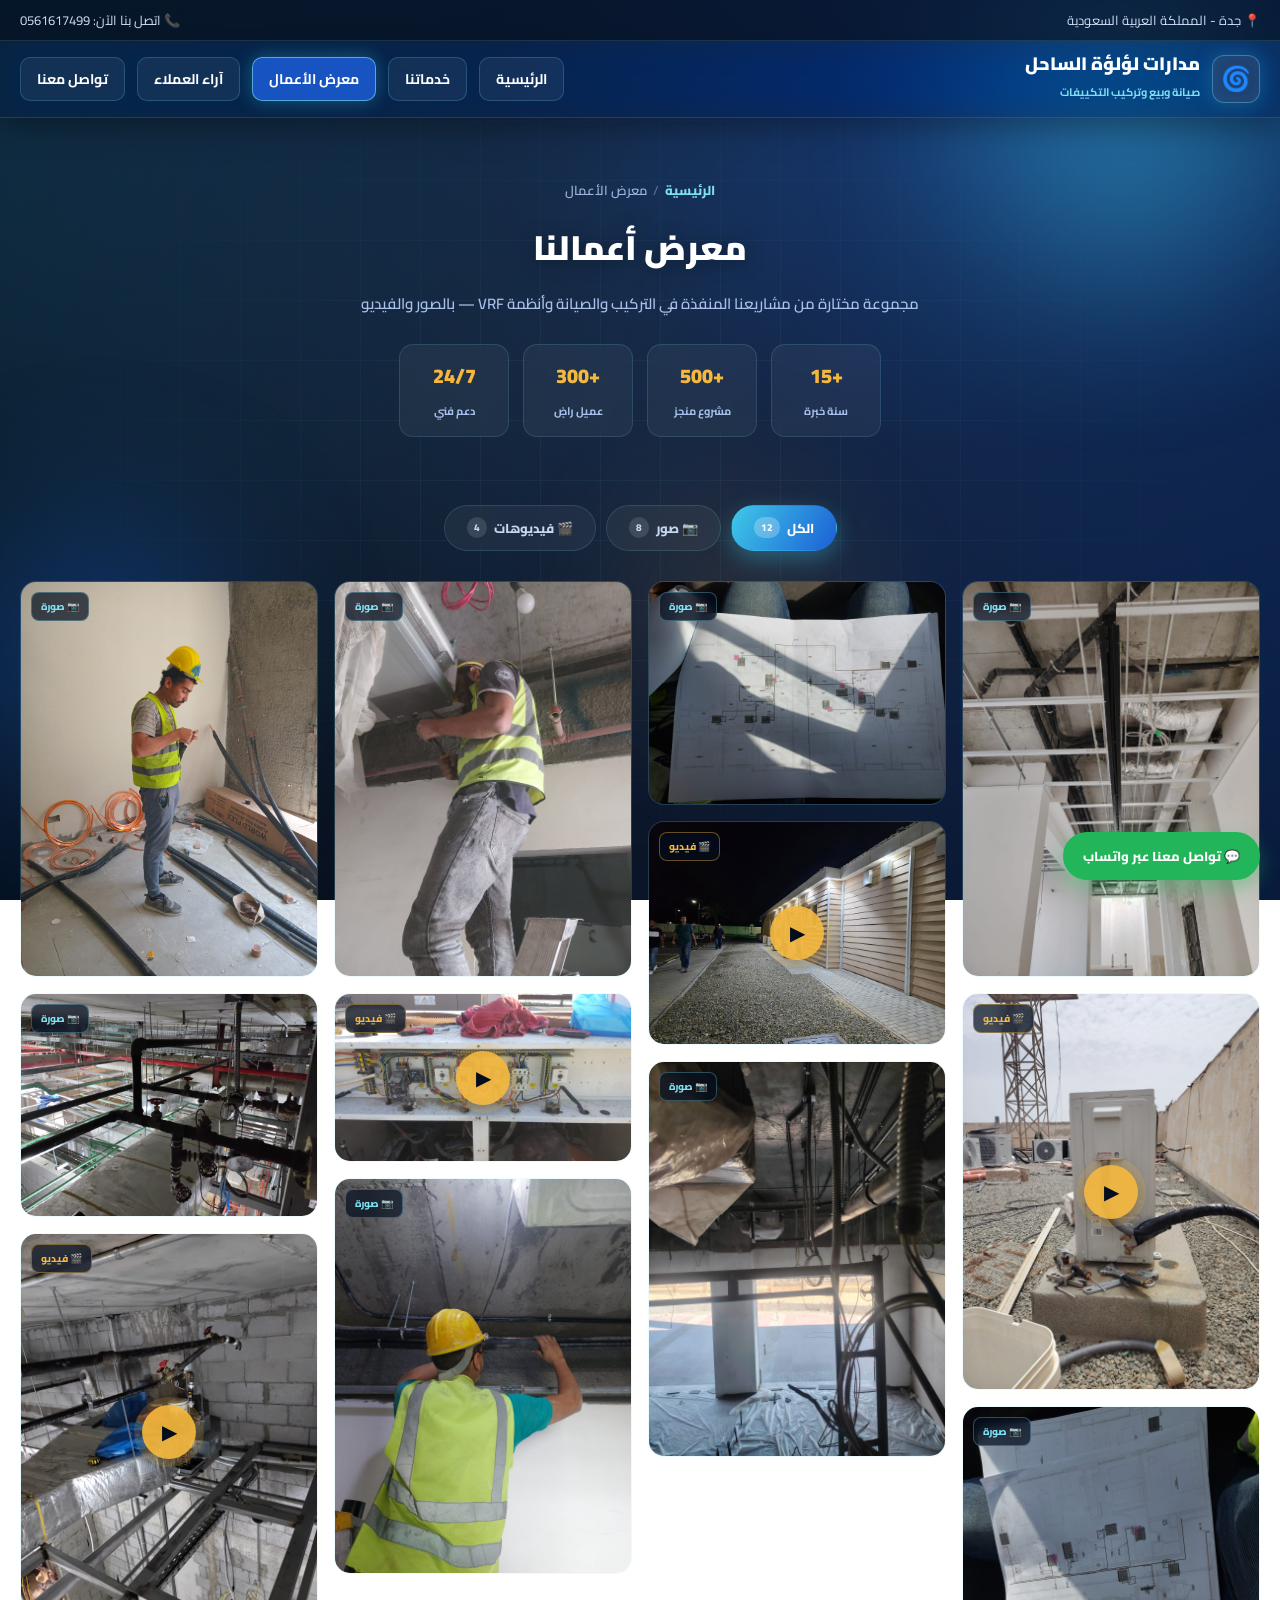
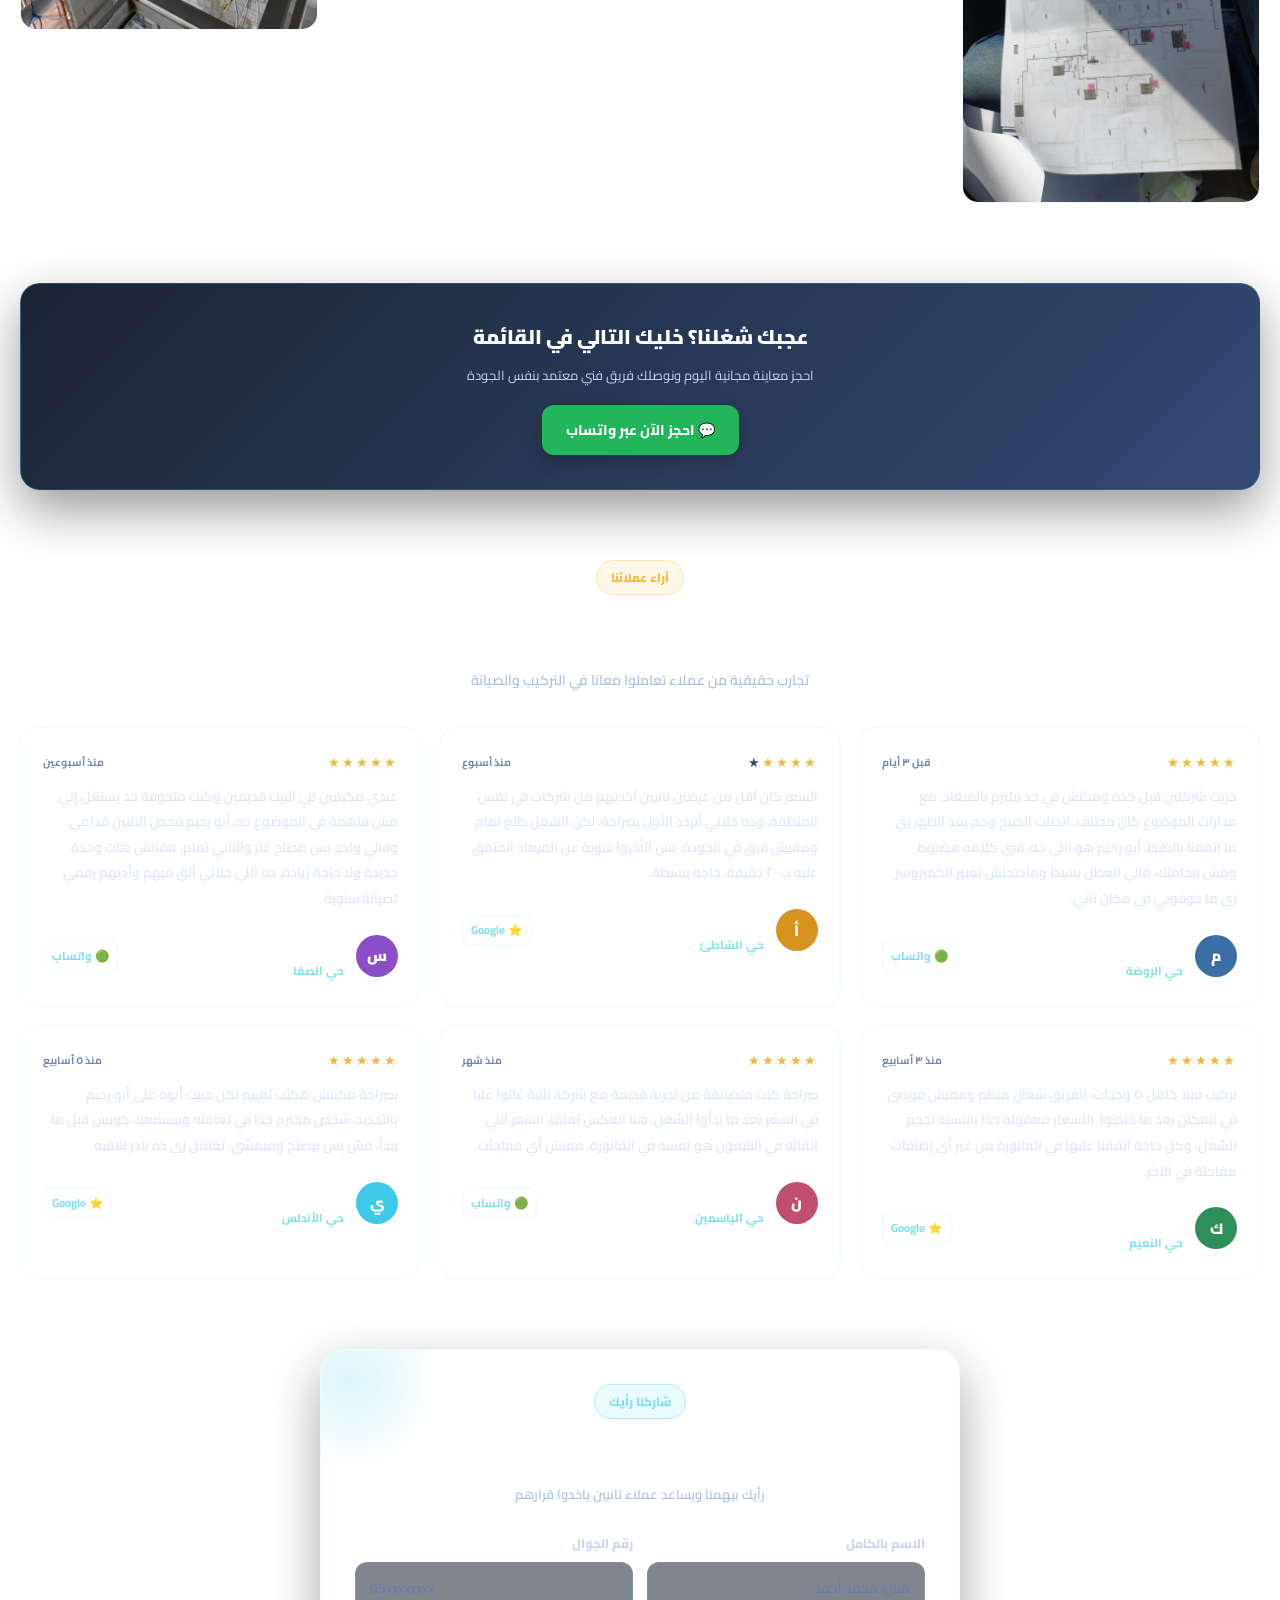
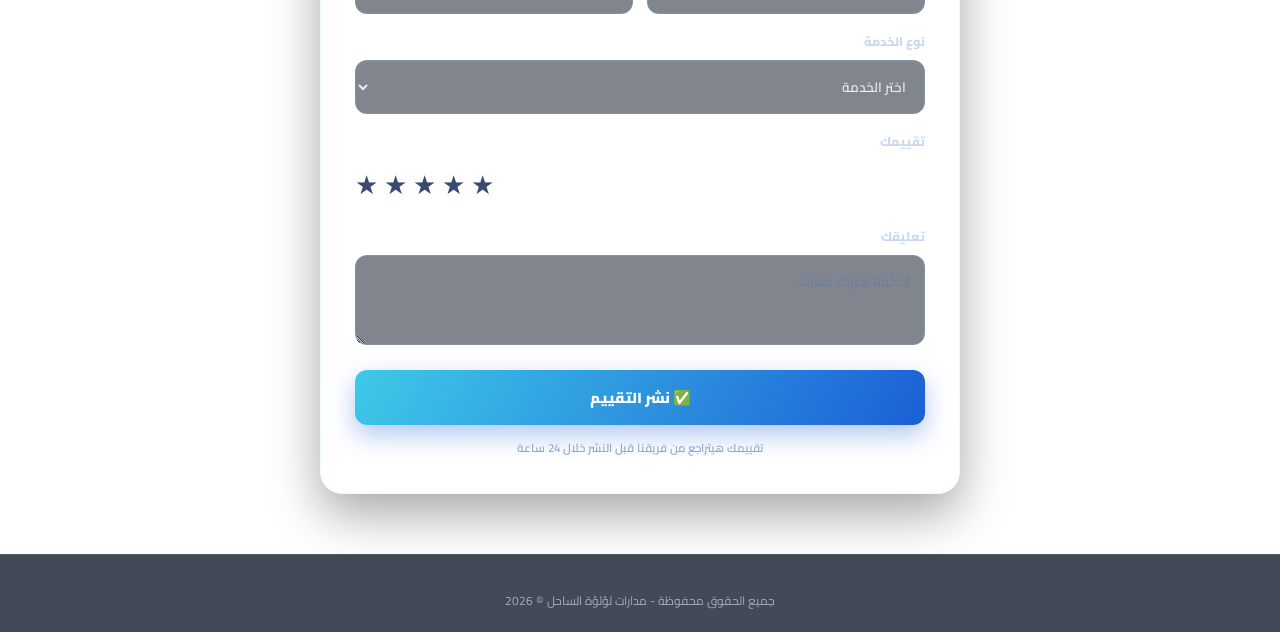
==== gallary.html @ ac2735ee "Add files via upload" ====
<!DOCTYPE html>
<html lang="ar" dir="rtl">
<head>
<meta charset="UTF-8">
<meta name="viewport" content="width=device-width, initial-scale=1.0, viewport-fit=cover">
<title>معرض الأعمال - صور وفيديوهات | مدارات لؤلؤة الساحل</title>
<link rel="preconnect" href="https://fonts.googleapis.com">
<link rel="preconnect" href="https://fonts.gstatic.com" crossorigin>
<link href="https://fonts.googleapis.com/css2?family=Cairo:wght@400;600;700;800;900&family=Tajawal:wght@400;500;700;900&display=swap" rel="stylesheet">
<style>
  :root{
    --navy-950:#040d1e; --navy-900:#0a1c3d; --navy-800:#0f2a5c;
    --blue-600:#1c5fd6; --blue-500:#2e7cf6;
    --cyan-400:#3ec9e8; --cyan-300:#7fe0f2;
    --green-500:#22b559; --green-600:#1a9e4a;
    --gold-400:#f5b83d; --gold-500:#d6941f;
    --line:rgba(127,224,242,0.15);
  }
  *,*::before,*::after{box-sizing:border-box;margin:0;padding:0;}
  html{scroll-behavior:smooth;}
  body{
    font-family:'Cairo','Tajawal',sans-serif;
    background:radial-gradient(ellipse 1200px 800px at 80% 10%, #123a7a 0%, var(--navy-900) 45%, var(--navy-950) 100%);
    background-attachment:fixed;
    color:#e6eefc;
    -webkit-font-smoothing:antialiased;
    overflow-x:hidden;
    min-height:100vh;
    padding-top:env(safe-area-inset-top,0px);
    padding-bottom:env(safe-area-inset-bottom,0px);
  }
  img{max-width:100%;display:block;}
  a{text-decoration:none;color:inherit;}
  ul{list-style:none;}
  button{font-family:inherit;cursor:pointer;border:none;background:none;}

  /* خلفية متحركة */
  .bg-animated{position:fixed;inset:0;z-index:-2;overflow:hidden;pointer-events:none;}
  .bg-animated::before{
    content:"";position:absolute;inset:-50%;
    background:
      radial-gradient(circle at 20% 30%, rgba(62,201,232,0.16), transparent 40%),
      radial-gradient(circle at 80% 70%, rgba(28,95,214,0.20), transparent 45%),
      radial-gradient(circle at 50% 50%, rgba(245,184,61,0.05), transparent 55%);
    animation:bgShift 18s ease-in-out infinite alternate;
  }
  .bg-animated::after{
    content:"";position:absolute;inset:0;
    background-image:
      linear-gradient(rgba(127,224,242,0.05) 1px, transparent 1px),
      linear-gradient(90deg, rgba(127,224,242,0.05) 1px, transparent 1px);
    background-size:60px 60px;
    mask-image:radial-gradient(ellipse at center, #000 20%, transparent 75%);
    -webkit-mask-image:radial-gradient(ellipse at center, #000 20%, transparent 75%);
  }
  .orb{position:absolute;border-radius:50%;filter:blur(70px);opacity:.5;will-change:transform;}
  .orb-1{width:460px;height:460px;background:radial-gradient(circle,#3ec9e8 0%,transparent 70%);top:-100px;right:-80px;animation:float1 22s ease-in-out infinite;}
  .orb-2{width:400px;height:400px;background:radial-gradient(circle,#1c5fd6 0%,transparent 70%);bottom:5%;left:-100px;animation:float2 26s ease-in-out infinite;}
  .orb-3{width:320px;height:320px;background:radial-gradient(circle,#f5b83d 0%,transparent 70%);top:50%;left:45%;opacity:.18;animation:float3 30s ease-in-out infinite;}
  @keyframes bgShift{0%{transform:translate(0,0) scale(1);}100%{transform:translate(-3%,2%) scale(1.08);}}
  @keyframes float1{0%,100%{transform:translate(0,0) scale(1);}50%{transform:translate(-40px,60px) scale(1.08);}}
  @keyframes float2{0%,100%{transform:translate(0,0) scale(1);}50%{transform:translate(60px,-50px) scale(1.1);}}
  @keyframes float3{0%,100%{transform:translate(0,0) scale(1);}50%{transform:translate(-30px,-40px) scale(1.15);}}
  @media (prefers-reduced-motion:reduce){.orb,.bg-animated::before{animation:none!important;}}

  .wrap{max-width:1280px;margin:0 auto;padding:0 20px;position:relative;z-index:2;}

  /* Top bar */
  .topbar{background:rgba(4,13,30,0.65);backdrop-filter:blur(12px);-webkit-backdrop-filter:blur(12px);
    font-size:13px;padding:8px 0;border-bottom:1px solid var(--line);position:relative;z-index:101;color:#d2e0f8;}
  .topbar .wrap{display:flex;align-items:center;justify-content:space-between;flex-wrap:wrap;gap:4px 14px;}
  .topbar .social-icons{display:flex;gap:10px;}
  .topbar .social-icons a{width:26px;height:26px;border-radius:50%;background:rgba(255,255,255,.08);
    display:flex;align-items:center;justify-content:center;font-size:11px;color:#fff;border:1px solid rgba(255,255,255,.1);transition:.2s;}
  .topbar .social-icons a:hover{background:var(--cyan-400);color:var(--navy-950);}
  .topbar .info-item{display:flex;align-items:center;gap:6px;}

  /* Header */
  header.site{background:rgba(10,28,61,0.45);backdrop-filter:blur(18px) saturate(180%);-webkit-backdrop-filter:blur(18px) saturate(180%);
    border-bottom:1px solid var(--line);position:sticky;top:0;z-index:100;box-shadow:0 8px 32px rgba(0,0,0,.35);}
  header.site .wrap{display:flex;align-items:center;justify-content:space-between;padding:12px 20px;flex-wrap:wrap;gap:10px;}
  .brand{display:flex;align-items:center;gap:12px;min-width:0;}
  .brand-logo{width:48px;height:48px;flex-shrink:0;background:rgba(255,255,255,.1);backdrop-filter:blur(10px);border:1px solid rgba(127,224,242,.35);
    border-radius:12px;display:flex;align-items:center;justify-content:center;color:#fff;font-size:24px;font-weight:900;box-shadow:0 0 20px rgba(62,201,232,.25);}
  .brand-text{min-width:0;}
  .brand-text h1{font-size:18px;font-weight:900;color:#fff;line-height:1.2;white-space:nowrap;}
  .brand-text span{font-size:11px;color:var(--cyan-300);font-weight:700;white-space:nowrap;}
  .nav-toggle{
    display:none; width:42px; height:42px; border-radius:10px; flex-shrink:0;
    background:rgba(255,255,255,.08); border:1px solid rgba(127,224,242,.3);
    color:#fff; font-size:18px; align-items:center; justify-content:center;
  }
  nav.main-nav ul{display:flex;gap:12px;flex-wrap:wrap;}
  nav.main-nav a{position:relative;font-size:14px;font-weight:700;color:#fff;padding:8px 16px;border-radius:10px;
    display:inline-block;background:rgba(255,255,255,.06);border:1px solid rgba(127,224,242,.2);transition:.3s;}
  nav.main-nav a:hover,nav.main-nav a.active{background:rgba(28,95,214,.85);border-color:rgba(127,224,242,.6);box-shadow:0 0 18px rgba(62,201,232,.35);}

  @media (max-width:760px){
    .nav-toggle{display:flex;}
    nav.main-nav{
      width:100%; max-height:0; overflow:hidden;
      transition:max-height .35s ease;
    }
    nav.main-nav.open{max-height:340px;}
    nav.main-nav ul{flex-direction:column; gap:8px; padding-top:10px;}
    nav.main-nav a{display:block; text-align:center; padding:12px 16px;}
  }

  .btn{padding:12px 24px;border-radius:12px;font-weight:800;font-size:14px;display:inline-flex;align-items:center;gap:8px;transition:.25s;box-shadow:0 6px 18px rgba(0,0,0,.2);}
  .btn-whatsapp{background:var(--green-500);color:#fff;}
  .btn-whatsapp:hover{background:var(--green-600);transform:translateY(-2px);box-shadow:0 10px 26px rgba(34,181,89,.5);}
  @media (max-width:380px){
    .brand-text h1{font-size:15px;}
    .brand-text span{font-size:9.5px;}
    .brand-logo{width:40px;height:40px;font-size:20px;}
  }

  /* Page hero */
  .page-hero{padding:60px 0 30px;text-align:center;position:relative;}
  .breadcrumb{font-size:13px;color:#9fb4dd;margin-bottom:14px;font-weight:600;}
  .breadcrumb a{color:var(--cyan-300);font-weight:800;}
  .breadcrumb .sep{margin:0 6px;color:#5d6e91;}
  .page-hero h1{font-size:34px;font-weight:900;color:#fff;text-shadow:0 2px 20px rgba(0,0,0,.4);margin-bottom:10px;}
  .page-hero p{color:#a9c1ea;font-size:15px;font-weight:600;max-width:560px;margin:0 auto;}
  .stats-row{display:flex;justify-content:center;gap:14px;margin-top:26px;flex-wrap:wrap;}
  .stat-chip{background:rgba(255,255,255,.05);backdrop-filter:blur(10px);border:1px solid var(--line);border-radius:14px;
    padding:12px 20px;min-width:110px;text-align:center;}
  .stat-chip b{display:block;font-size:20px;font-weight:900;color:var(--gold-400);}
  .stat-chip span{font-size:11px;color:#a9c1ea;font-weight:700;}

  /* Filter tabs */
  .filters{display:flex;justify-content:center;gap:10px;flex-wrap:wrap;margin:38px 0 30px;}
  .filter-btn{
    padding:10px 22px;border-radius:30px;font-size:13px;font-weight:800;color:#c9d7f0;
    background:rgba(255,255,255,.05);border:1px solid var(--line);backdrop-filter:blur(8px);
    transition:.3s; display:flex; align-items:center; gap:7px;
  }
  .filter-btn .count{font-size:10px;background:rgba(255,255,255,.12);padding:1px 7px;border-radius:10px;}
  .filter-btn:hover{border-color:rgba(127,224,242,.5);color:#fff;}
  .filter-btn.active{background:linear-gradient(120deg,var(--cyan-400),var(--blue-600));color:#fff;border-color:transparent;box-shadow:0 8px 22px rgba(62,201,232,.35);}
  .filter-btn.active .count{background:rgba(255,255,255,.25);}

  /* Masonry grid */
  .gallery-masonry{
    columns:4 220px; column-gap:16px; padding-bottom:60px;
  }
  .g-item{
    break-inside:avoid; margin-bottom:16px; border-radius:16px; overflow:hidden; position:relative;
    background:rgba(255,255,255,.04); border:1px solid var(--line); cursor:pointer;
    transition:transform .35s, box-shadow .35s, border-color .35s;
    opacity:0; transform:translateY(16px); animation:fadeUp .6s ease forwards;
  }
  .g-item:hover{transform:translateY(-6px); border-color:rgba(127,224,242,.5); box-shadow:0 16px 36px rgba(0,0,0,.4), 0 0 26px rgba(62,201,232,.15);}
  .g-item img{width:100%;height:auto;display:block; transition:transform .5s;}
  .g-item:hover img{transform:scale(1.06);}
  .g-item.hidden{display:none;}
  @keyframes fadeUp{to{opacity:1; transform:translateY(0);}}

  .g-overlay{
    position:absolute; inset:0;
    background:linear-gradient(180deg, transparent 40%, rgba(4,13,30,.92) 100%);
    display:flex; flex-direction:column; justify-content:flex-end; padding:14px;
    opacity:0; transition:opacity .3s;
  }
  .g-item:hover .g-overlay{opacity:1;}
  .g-overlay h4{font-size:13px; font-weight:800; color:#fff;}
  .g-overlay span{font-size:11px; color:var(--cyan-300); font-weight:700;}

  .g-badge{
    position:absolute; top:10px; left:10px; z-index:2;
    background:rgba(4,13,30,.7); backdrop-filter:blur(6px);
    border:1px solid rgba(127,224,242,.3); border-radius:8px;
    padding:4px 9px; font-size:10px; font-weight:800; color:var(--cyan-300);
    display:flex; align-items:center; gap:4px;
  }
  .g-item[data-cat="video"] .g-badge{color:var(--gold-400); border-color:rgba(245,184,61,.4);}

  .play-btn{
    position:absolute; top:50%; left:50%; transform:translate(-50%,-50%);
    width:54px; height:54px; border-radius:50%;
    background:rgba(245,184,61,.92); color:var(--navy-950);
    display:flex; align-items:center; justify-content:center; font-size:20px;
    box-shadow:0 0 0 8px rgba(245,184,61,.18), 0 10px 26px rgba(0,0,0,.4);
    transition:transform .3s;
    z-index:2;
  }
  .g-item:hover .play-btn{transform:translate(-50%,-50%) scale(1.12);}

  /* Lightbox */
  .lightbox{
    position:fixed; inset:0; background:rgba(2,7,18,.95); backdrop-filter:blur(6px);
    display:none; align-items:center; justify-content:center; z-index:999; flex-direction:column; padding:20px;
  }
  .lightbox.open{display:flex;}
  .lb-stage{position:relative; max-width:900px; width:100%; text-align:center;}
  .lb-stage img{max-height:76vh; width:auto; margin:0 auto; border-radius:14px; box-shadow:0 20px 60px rgba(0,0,0,.6);}
  .lb-caption{margin-top:16px; color:#e6eefc; font-weight:800; font-size:15px;}
  .lb-sub{margin-top:4px; color:var(--cyan-300); font-size:12px; font-weight:700;}
  .lb-close{
    position:absolute; top:18px; left:18px; width:42px; height:42px; border-radius:50%;
    background:rgba(255,255,255,.08); border:1px solid rgba(255,255,255,.2); color:#fff;
    font-size:18px; display:flex; align-items:center; justify-content:center; transition:.25s;
  }
  .lb-close:hover{background:var(--cyan-400); color:var(--navy-950);}
  .lb-nav{
    position:absolute; top:50%; transform:translateY(-50%);
    width:46px; height:46px; border-radius:50%;
    background:rgba(255,255,255,.08); border:1px solid rgba(255,255,255,.2); color:#fff;
    display:flex; align-items:center; justify-content:center; font-size:18px; transition:.25s;
  }
  .lb-nav:hover{background:var(--cyan-400); color:var(--navy-950);}
  .lb-prev{right:-10px;}
  .lb-next{left:-10px;}
  .lb-counter{position:absolute; top:18px; right:18px; font-size:12px; font-weight:800; color:#c9d7f0; background:rgba(255,255,255,.08); padding:6px 12px; border-radius:20px; border:1px solid rgba(255,255,255,.15);}

  @media (max-width:900px){
    .gallery-masonry{columns:3 160px;}
    .lb-nav{width:38px;height:38px;font-size:15px;}
  }
  @media (max-width:600px){
    .gallery-masonry{columns:2 140px; column-gap:10px;}
    .g-item{margin-bottom:10px;}
    .page-hero{padding:38px 0 20px;}
    .page-hero h1{font-size:24px;}
    .page-hero p{font-size:13.5px;}
    .stats-row{gap:8px; margin-top:18px;}
    .stat-chip{padding:9px 14px; min-width:80px;}
    .stat-chip b{font-size:16px;}
    .filters{margin:24px 0 20px; gap:8px;}
    .filter-btn{padding:8px 14px; font-size:12px;}
    .lb-prev{right:6px;} .lb-next{left:6px;}
    .lb-stage img{max-height:60vh;}
    .lb-close{width:36px;height:36px;font-size:15px;top:10px;left:10px;}
    .lb-counter{top:10px;right:10px;font-size:11px;padding:5px 10px;}
    .cta-band{padding:22px;}
    .cta-band h3{font-size:17px;}
    .review-box{padding:22px;}
    .review-head h2{font-size:20px;}
    .testi-card{padding:16px;}
  }
  @media (max-width:380px){
    .gallery-masonry{columns:2 120px;}
    .page-hero h1{font-size:21px;}
    .stat-chip{min-width:68px; padding:8px 10px;}
    .rv-stars{font-size:22px;}
    .wa-float{padding:10px 14px; font-size:12px;}
  }

  /* CTA */
  .cta-band{
    margin:20px 0 60px; padding:34px; border-radius:20px; text-align:center;
    background:linear-gradient(135deg, rgba(4,13,30,.9), rgba(15,42,92,.85));
    border:1px solid var(--line); box-shadow:0 20px 50px rgba(0,0,0,.4);
  }
  .cta-band h3{font-size:20px; font-weight:900; color:#fff; margin-bottom:8px;}
  .cta-band p{color:#c9d7f0; font-size:13px; margin-bottom:18px;}

  /* Testimonials */
  .testi-section{padding:10px 0 60px;}
  .testi-head{text-align:center; margin-bottom:34px;}
  .testi-head .eyebrow{display:inline-block; font-size:12px; font-weight:800; color:var(--gold-400);
    background:rgba(245,184,61,.1); border:1px solid rgba(245,184,61,.3); padding:5px 14px; border-radius:20px; margin-bottom:12px;}
  .testi-head h2{font-size:28px; font-weight:900; color:#fff; margin-bottom:8px;}
  .testi-head p{color:#a9c1ea; font-size:14px; font-weight:600;}
  .testi-grid{display:grid; grid-template-columns:repeat(3,1fr); gap:18px;}
  @media (max-width:900px){.testi-grid{grid-template-columns:repeat(2,1fr);}}
  @media (max-width:600px){.testi-grid{grid-template-columns:1fr;}}
  .testi-card{
    background:rgba(255,255,255,.045); border:1px solid var(--line); border-radius:18px;
    padding:22px; position:relative; backdrop-filter:blur(8px);
    transition:transform .3s, border-color .3s, box-shadow .3s;
  }
  .testi-card:hover{transform:translateY(-5px); border-color:rgba(127,224,242,.4); box-shadow:0 16px 34px rgba(0,0,0,.35);}
  .testi-quote{position:absolute; top:16px; left:20px; font-size:34px; color:rgba(127,224,242,.18); font-weight:900; line-height:1;}
  .testi-top{display:flex; align-items:center; justify-content:space-between; margin-bottom:10px;}
  .testi-stars{color:var(--gold-400); font-size:13px; letter-spacing:2px;}
  .testi-stars .off{color:#3a4a70;}
  .testi-date{font-size:10.5px; color:#7488b0; font-weight:700;}
  .testi-text{color:#dbe6fa; font-size:13.5px; line-height:1.9; font-weight:600; margin-bottom:16px;}
  .testi-person{display:flex; align-items:center; justify-content:space-between; gap:12px;}
  .testi-who{display:flex; align-items:center; gap:12px;}
  .testi-avatar{width:42px; height:42px; border-radius:50%; display:flex; align-items:center; justify-content:center; font-weight:900; color:#fff; font-size:15px; flex-shrink:0;}
  .testi-person b{display:block; font-size:13.5px; color:#fff; font-weight:800;}
  .testi-person span{font-size:11.5px; color:var(--cyan-300); font-weight:700;}
  .testi-src{font-size:10px; font-weight:800; color:#8fa4cf; background:rgba(255,255,255,.06); border:1px solid var(--line); padding:3px 8px; border-radius:8px; display:flex; align-items:center; gap:4px; white-space:nowrap;}

  /* Review form */
  .review-section{padding:10px 0 60px;}
  .review-box{
    max-width:640px; margin:0 auto; background:rgba(255,255,255,.045); border:1px solid var(--line);
    border-radius:22px; padding:34px; backdrop-filter:blur(10px); box-shadow:0 20px 50px rgba(0,0,0,.35);
    position:relative; overflow:hidden;
  }
  .review-box::before{
    content:""; position:absolute; top:-60px; left:-60px; width:180px; height:180px; border-radius:50%;
    background:radial-gradient(circle, rgba(62,201,232,.18), transparent 70%); pointer-events:none;
  }
  .review-head{text-align:center; margin-bottom:26px; position:relative;}
  .review-head .eyebrow{display:inline-block; font-size:12px; font-weight:800; color:var(--cyan-300);
    background:rgba(62,201,232,.1); border:1px solid rgba(62,201,232,.3); padding:5px 14px; border-radius:20px; margin-bottom:12px;}
  .review-head h2{font-size:24px; font-weight:900; color:#fff; margin-bottom:6px;}
  .review-head p{color:#a9c1ea; font-size:13px; font-weight:600;}

  .rv-field{margin-bottom:16px; position:relative;}
  .rv-field label{display:block; font-size:12.5px; font-weight:800; color:#c9d7f0; margin-bottom:7px;}
  .rv-field input[type="text"],
  .rv-field input[type="tel"],
  .rv-field select,
  .rv-field textarea{
    width:100%; background:rgba(4,13,30,.5); border:1px solid var(--line); border-radius:12px;
    padding:12px 14px; color:#e6eefc; font-family:inherit; font-size:13.5px; font-weight:600;
    transition:.25s; outline:none;
  }
  .rv-field input::placeholder, .rv-field textarea::placeholder{color:#6a7fa8;}
  .rv-field input:focus, .rv-field select:focus, .rv-field textarea:focus{
    border-color:var(--cyan-400); box-shadow:0 0 0 3px rgba(62,201,232,.15);
  }
  .rv-field textarea{resize:vertical; min-height:90px;}
  .rv-row{display:grid; grid-template-columns:1fr 1fr; gap:14px;}
  @media (max-width:520px){.rv-row{grid-template-columns:1fr;}}

  .rv-stars{display:flex; gap:6px; font-size:26px; direction:ltr; justify-content:flex-start;}
  .rv-stars span{cursor:pointer; color:#3a4a70; transition:.2s; user-select:none;}
  .rv-stars span.on{color:var(--gold-400);}

  .rv-submit{
    width:100%; margin-top:8px; padding:14px; border-radius:12px; font-weight:900; font-size:14.5px;
    background:linear-gradient(120deg,var(--cyan-400),var(--blue-600)); color:#fff;
    display:flex; align-items:center; justify-content:center; gap:8px;
    box-shadow:0 10px 26px rgba(28,95,214,.35); transition:.25s;
  }
  .rv-submit:hover{transform:translateY(-2px); box-shadow:0 14px 32px rgba(28,95,214,.5);}
  .rv-submit:disabled{opacity:.7; cursor:default; transform:none;}

  .rv-note{font-size:11.5px; color:#8fa4cf; text-align:center; margin-top:12px; font-weight:600;}

  .rv-success{
    display:none; text-align:center; padding:20px 6px;
  }
  .rv-success.show{display:block; animation:fadeUp .5s ease forwards;}
  .rv-success .check{
    width:64px; height:64px; margin:0 auto 16px; border-radius:50%;
    background:rgba(34,181,89,.15); border:2px solid var(--green-500);
    display:flex; align-items:center; justify-content:center; font-size:30px; color:var(--green-500);
  }
  .rv-success h3{font-size:19px; font-weight:900; color:#fff; margin-bottom:8px;}
  .rv-success p{color:#c9d7f0; font-size:13.5px; font-weight:600; line-height:1.8; max-width:420px; margin:0 auto;}
  .rv-success .rv-again{
    margin-top:18px; display:inline-block; font-size:12.5px; font-weight:800; color:var(--cyan-300);
    border:1px solid rgba(127,224,242,.3); padding:9px 18px; border-radius:20px; transition:.25s;
  }
  .rv-success .rv-again:hover{background:rgba(127,224,242,.1);}

  /* Footer */
  footer.site{background:rgba(4,13,30,.75); backdrop-filter:blur(14px); color:#a0aec0; padding:34px 0 20px; font-size:13px; border-top:1px solid var(--line);}
  .foot-bottom{text-align:center; font-size:12px;}

  .wa-float{
    position:fixed; bottom:20px; right:20px; background:var(--green-500); color:#fff;
    padding:12px 20px; border-radius:30px; font-weight:800; font-size:13px;
    box-shadow:0 8px 20px rgba(34,181,89,.4); display:flex; align-items:center; gap:8px; z-index:99; transition:transform .25s;
    padding-bottom:calc(12px + env(safe-area-inset-bottom,0px));
  }
  .wa-float:hover{transform:translateY(-3px) scale(1.03);}

  @media (max-width:480px){
    .wrap{padding:0 14px;}
    .topbar{font-size:11.5px;}
    header.site .wrap{padding:10px 14px;}
  }
</style>
</head>
<body>

<div class="bg-animated" aria-hidden="true">
  <div class="orb orb-1"></div>
  <div class="orb orb-2"></div>
  <div class="orb orb-3"></div>
</div>

<div class="topbar">
  <div class="wrap">
    <div class="info-item">📍 جدة - المملكة العربية السعودية</div>
    <div class="info-item">📞 اتصل بنا الآن: 0561617499  </div>
 
  </div>
</div>

<header class="site">
  <div class="wrap">
    <div class="brand">
      <div class="brand-logo">🌀</div>
      <div class="brand-text">
        <h1>مدارات لؤلؤة الساحل</h1>
        <span>صيانة وبيع وتركيب التكييفات</span>
      </div>
    </div>
    <button class="nav-toggle" id="navToggle" aria-label="فتح القائمة" aria-expanded="false">☰</button>
    <nav class="main-nav" id="mainNav">
      <ul>
        <li><a href="index.html">الرئيسية</a></li>
        <li><a href="index.html#services">خدماتنا</a></li>
        <li><a href="gallery.html" class="active">معرض الأعمال</a></li>
        <li><a href="#testimonials">آراء العملاء</a></li>
        <li><a href="index.html#contact">تواصل معنا</a></li>
      </ul>
    </nav>
  </div>
</header>

<section class="page-hero wrap">
  <div class="breadcrumb"><a href="index.html">الرئيسية</a><span class="sep">/</span>معرض الأعمال</div>
  <h1>معرض أعمالنا</h1>
  <p>مجموعة مختارة من مشاريعنا المنفذة في التركيب والصيانة وأنظمة VRF — بالصور والفيديو</p>
  <div class="stats-row">
    <div class="stat-chip"><b>+15</b><span>سنة خبرة</span></div>
    <div class="stat-chip"><b>+500</b><span>مشروع منجز</span></div>
    <div class="stat-chip"><b>+300</b><span>عميل راضٍ</span></div>
    <div class="stat-chip"><b>24/7</b><span>دعم فني</span></div>
  </div>
</section>

<div class="wrap">
  <div class="filters" id="filters">
    <button class="filter-btn active" data-filter="all">الكل <span class="count">12</span></button>
    <button class="filter-btn" data-filter="photo">📷 صور <span class="count">8</span></button>
    <button class="filter-btn" data-filter="video">🎬 فيديوهات <span class="count">4</span></button>
  </div>

  <div class="gallery-masonry" id="gallery">
    <div class="g-item" data-cat="photo" style="animation-delay:.02s">
      <span class="g-badge">📷 صورة</span>
      <img src="PHOTO/a1.jpg" alt="تركيب مكيف سبليت">
      <div class="g-overlay"><h4>تركيب مكيف سبليت</h4><span>تركيبات</span></div>
    </div>
    <div class="g-item" data-cat="video" style="animation-delay:.05s">
      <span class="g-badge">🎬 فيديو</span>
      <span class="play-btn">▶</span>
      <img src="PHOTO/a15.jpg" alt="فيديو صيانة دورية">
      <div class="g-overlay"><h4>جولة صيانة دورية</h4><span>فيديوهات</span></div>
    </div>
    <div class="g-item" data-cat="photo" style="animation-delay:.08s">
      <span class="g-badge">📷 صورة</span>
      <img src="PHOTO/a6.jpg" alt="مشروع VRF تجاري">
      <div class="g-overlay"><h4>مشروع VRF تجاري</h4><span>مشاريع مركزية</span></div>
    </div>
    <div class="g-item" data-cat="photo" style="animation-delay:.1s">
      <span class="g-badge">📷 صورة</span>
      <img src="PHOTO/a7.jpg" alt="تنظيف وحدة تكييف">
      <div class="g-overlay"><h4>تنظيف وحدة تكييف</h4><span>صيانة</span></div>
    </div>
    <div class="g-item" data-cat="video" style="animation-delay:.12s">
      <span class="g-badge">🎬 فيديو</span>
      <span class="play-btn">▶</span>
      <img src="PHOTO/a11.jpg" alt="فيديو تركيب مشروع سكني">
      <div class="g-overlay"><h4>تركيب مشروع سكني</h4><span>فيديوهات</span></div>
    </div>
    <div class="g-item" data-cat="photo" style="animation-delay:.14s">
      <span class="g-badge">📷 صورة</span>
      <img src="PHOTO/a2.jpg" alt="صيانة غسالة أوتوماتيك">
      <div class="g-overlay"><h4>صيانة غسالة أوتوماتيك</h4><span>مغاسل</span></div>
    </div>
    <div class="g-item" data-cat="photo" style="animation-delay:.16s">
      <span class="g-badge">📷 صورة</span>
      <img src="PHOTO/a3.jpg" alt="غرفة تحكم VRV">
      <div class="g-overlay"><h4>غرفة تحكم VRV</h4><span>مشاريع مركزية</span></div>
    </div>
    <div class="g-item" data-cat="video" style="animation-delay:.18s">
      <span class="g-badge">🎬 فيديو</span>
      <span class="play-btn">▶</span>
      <img src="PHOTO/a10.jpg" alt="فيديو فحص فني">
      <div class="g-overlay"><h4>فحص فني شامل</h4><span>فيديوهات</span></div>
    </div>
    <div class="g-item" data-cat="photo" style="animation-delay:.2s">
      <span class="g-badge">📷 صورة</span>
      <img src="PHOTO/a4.jpg" alt="قطع غيار أصلية">
      <div class="g-overlay"><h4>قطع غيار أصلية معتمدة</h4><span>قطع غيار</span></div>
    </div>
    <div class="g-item" data-cat="photo" style="animation-delay:.22s">
      <span class="g-badge">📷 صورة</span>
      <img src="PHOTO/a5.jpg" alt="فريق العمل">
      <div class="g-overlay"><h4>فريقنا أثناء التنفيذ</h4><span>فريق العمل</span></div>
    </div>
    <div class="g-item" data-cat="photo" style="animation-delay:.24s">
      <span class="g-badge">📷 صورة</span>
      <img src="PHOTO/a8.jpg" alt="مبنى تجاري VRF">
      <div class="g-overlay"><h4>مبنى تجاري - نظام VRF</h4><span>مشاريع مركزية</span></div>
    </div>
    <div class="g-item" data-cat="video" style="animation-delay:.26s">
      <span class="g-badge">🎬 فيديو</span>
      <span class="play-btn">▶</span>
      <img src="PHOTO/a9.jpg" alt="فيديو تسليم مشروع">
      <div class="g-overlay"><h4>تسليم مشروع فيلا</h4><span>فيديوهات</span></div>
    </div>
  </div>

  <div class="cta-band">
    <h3>عجبك شغلنا؟ خليك التالي في القائمة</h3>
    <p>احجز معاينة مجانية اليوم ونوصلك فريق فني معتمد بنفس الجودة</p>
<a href="https://wa.me/966561617499" class="btn btn-whatsapp">💬 احجز الآن عبر واتساب</a>
  </div>

  <section class="testi-section" id="testimonials">
    <div class="testi-head">
      <span class="eyebrow">آراء عملائنا</span>
      <h2>إيه رأي اللي جربونا؟</h2>
      <p>تجارب حقيقية من عملاء تعاملوا معانا في التركيب والصيانة</p>
    </div>
    <div class="testi-grid">

      <div class="testi-card">
        <div class="testi-top">
          <div class="testi-stars">★★★★★</div>
          <span class="testi-date">قبل ٣ أيام</span>
        </div>
        <p class="testi-text">جربت شركتين قبل كده ومكنش في حد بيلتزم بالميعاد. مع مدارات الموضوع كان مختلف، اتصلت الصبح وجم بعد الظهر زي ما اتفقنا بالظبط. أبو رحيم هو اللي جه، فني كلامه مضبوط ومش بيجاملك، قالي العطل بسيط وماحتجتش تغيير الكمبروسر زي ما خوفوني في مكان تاني.</p>
        <div class="testi-person">
          <div class="testi-who">
            <div class="testi-avatar" style="background:#3a6ea5;">م</div>
            <div><b>محمد سالم</b><span>حي الروضة</span></div>
          </div>
          <span class="testi-src">🟢 واتساب</span>
        </div>
      </div>

      <div class="testi-card">
        <div class="testi-top">
          <div class="testi-stars">★★★★<span class="off">★</span></div>
          <span class="testi-date">منذ أسبوع</span>
        </div>
        <p class="testi-text">السعر كان أقل من عرضين تانيين أخدتهم من شركات في نفس المنطقة، وده خلاني أتردد الأول بصراحة، لكن الشغل طلع تمام ومفيش فرق في الجودة. بس اتأخروا شوية عن الميعاد المتفق عليه ب ٢٠ دقيقة، حاجة بسيطة.</p>
        <div class="testi-person">
          <div class="testi-who">
            <div class="testi-avatar" style="background:#d6941f;">أ</div>
            <div><b>أحمد فتحي</b><span>حي الشاطئ</span></div>
          </div>
          <span class="testi-src">⭐ Google</span>
        </div>
      </div>

      <div class="testi-card">
        <div class="testi-top">
          <div class="testi-stars">★★★★★</div>
          <span class="testi-date">منذ أسبوعين</span>
        </div>
        <p class="testi-text">عندي مكيفين في البيت قديمين وكنت متخوفة حد يستغل إني مش فاهمة في الموضوع ده. أبو رحيم فحص الاتنين قدامي وقالي واحد بس محتاج غاز والتاني تمام، مقالش هات وحدة جديدة ولا حاجة زيادة. ده اللي خلاني أثق فيهم وأديهم رقمي لصيانة سنوية.</p>
        <div class="testi-person">
          <div class="testi-who">
            <div class="testi-avatar" style="background:#8a4fc9;">س</div>
            <div><b>سارة عبد الله</b><span>حي الصفا</span></div>
          </div>
          <span class="testi-src">🟢 واتساب</span>
        </div>
      </div>

      <div class="testi-card">
        <div class="testi-top">
          <div class="testi-stars">★★★★★</div>
          <span class="testi-date">منذ ٣ أسابيع</span>
        </div>
        <p class="testi-text">تركيب فيلا كامل ٥ وحدات، الفريق شغال منظم ومفيش فوضى في المكان بعد ما خلصوا. الأسعار معقولة جدًا بالنسبة لحجم الشغل، وكل حاجة اتفقنا عليها في الفاتورة من غير أي إضافات مفاجئة في الآخر.</p>
        <div class="testi-person">
          <div class="testi-who">
            <div class="testi-avatar" style="background:#2f8f5b;">ك</div>
            <div><b>كريم منصور</b><span>حي النعيم</span></div>
          </div>
          <span class="testi-src">⭐ Google</span>
        </div>
      </div>

      <div class="testi-card">
        <div class="testi-top">
          <div class="testi-stars">★★★★★</div>
          <span class="testi-date">منذ شهر</span>
        </div>
        <p class="testi-text">صراحة كنت متضايقة من تجربة قديمة مع شركة تانية غالوا عليا في السعر بعد ما بدأوا الشغل. هنا العكس تمامًا، السعر اللي اتقاله في التليفون هو نفسه في الفاتورة، مفيش أي مفاجآت.</p>
        <div class="testi-person">
          <div class="testi-who">
            <div class="testi-avatar" style="background:#c14f6e;">ن</div>
            <div><b>خديجة حسين</b><span>حي الياسمين</span></div>
          </div>
          <span class="testi-src">🟢 واتساب</span>
        </div>
      </div>

      <div class="testi-card">
        <div class="testi-top">
          <div class="testi-stars">★★★★★</div>
          <span class="testi-date">منذ ٥ أسابيع</span>
        </div>
        <p class="testi-text">بصراحة مكنتش هكتب تقييم لكن حبيت أنوه على أبو رحيم بالتحديد، شخص محترم جدًا في تعامله وبيسمعك كويس قبل ما يبدأ، مش بس بيصلح وميمشي. تعامل زي ده نادر تلاقيه.</p>
        <div class="testi-person">
          <div class="testi-who">
            <div class="testi-avatar" style="background:#3ec9e8;">ي</div>
            <div><b>فهد عبد الرحمن</b><span>حي الأندلس</span></div>
          </div>
          <span class="testi-src">⭐ Google</span>
        </div>
      </div>

    </div>
  </section>

  <section class="review-section" id="add-review">
    <div class="review-box">

      <form id="reviewForm">
        <div class="review-head">
          <span class="eyebrow">شاركنا رأيك</span>
          <h2>سجّل تقييمك في دقيقة</h2>
          <p>رأيك بيهمنا ويساعد عملاء تانيين ياخدوا قرارهم</p>
        </div>

        <div class="rv-row">
          <div class="rv-field">
            <label>الاسم بالكامل</label>
            <input type="text" placeholder="مثال: محمد أحمد" required>
          </div>
          <div class="rv-field">
            <label>رقم الجوال</label>
            <input type="tel" placeholder="05xxxxxxxx" required>
          </div>
        </div>

        <div class="rv-field">
          <label>نوع الخدمة</label>
          <select required>
            <option value="" disabled selected>اختر الخدمة</option>
            <option>تركيب مكيفات</option>
            <option>صيانة دورية</option>
            <option>نظام VRF / مشاريع مركزية</option>
            <option>قطع غيار</option>
            <option>أخرى</option>
          </select>
        </div>

        <div class="rv-field">
          <label>تقييمك</label>
          <div class="rv-stars" id="rvStars">
            <span data-v="1">★</span><span data-v="2">★</span><span data-v="3">★</span><span data-v="4">★</span><span data-v="5">★</span>
          </div>
        </div>

        <div class="rv-field">
          <label>تعليقك</label>
          <textarea placeholder="احكيلنا تجربتك معانا..." required></textarea>
        </div>

        <button type="submit" class="rv-submit" id="rvSubmitBtn">✅ نشر التقييم</button>
        <div class="rv-note">تقييمك هيتراجع من فريقنا قبل النشر خلال 24 ساعة</div>
      </form>

      <div class="rv-success" id="rvSuccess">
        <div class="check">✓</div>
        <h3>تم تسجيل تقييمك بنجاح</h3>
        <p>شكرًا لك على مشاركة تجربتك معنا. تم استلام تقييمك بنجاح وسيتم مراجعته ونشره على الموقع خلال 24 ساعة. نقدّر ثقتك في مدارات لؤلؤة الساحل.</p>
        <a href="#" class="rv-again" id="rvAgain">إضافة تقييم آخر</a>
      </div>

    </div>
  </section>
</div>

<footer class="site" id="contact">
  <div class="wrap">
    <div class="foot-bottom">جميع الحقوق محفوظة - مدارات لؤلؤة الساحل © 2026</div>
  </div>
</footer>
<a href="https://wa.me/966561617499" class="wa-float">💬 تواصل معنا عبر واتساب</a>

<!-- Lightbox -->
<div class="lightbox" id="lightbox">
  <div class="lb-stage">
    <button class="lb-close" id="lbClose">✕</button>
    <span class="lb-counter" id="lbCounter">1 / 12</span>
    <button class="lb-nav lb-prev" id="lbPrev">›</button>
    <button class="lb-nav lb-next" id="lbNext">‹</button>
    <img id="lbImage" src="" alt="">
    <div class="lb-caption" id="lbCaption"></div>
    <div class="lb-sub" id="lbSub"></div>
  </div>
</div>

<script>
  (function(){
    var toggle = document.getElementById('navToggle');
    var nav = document.getElementById('mainNav');
    if(toggle && nav){
      toggle.addEventListener('click', function(){
        var open = nav.classList.toggle('open');
        toggle.setAttribute('aria-expanded', open ? 'true' : 'false');
        toggle.textContent = open ? '✕' : '☰';
      });
      nav.querySelectorAll('a').forEach(function(a){
        a.addEventListener('click', function(){
          nav.classList.remove('open');
          toggle.setAttribute('aria-expanded','false');
          toggle.textContent = '☰';
        });
      });
    }
  })();

  (function(){
    var items = Array.prototype.slice.call(document.querySelectorAll('.g-item'));
    var filterBtns = document.querySelectorAll('.filter-btn');
    filterBtns.forEach(function(btn){
      btn.addEventListener('click', function(){
        filterBtns.forEach(function(b){ b.classList.remove('active'); });
        btn.classList.add('active');
        var f = btn.getAttribute('data-filter');
        items.forEach(function(it){
          var cat = it.getAttribute('data-cat');
          it.classList.toggle('hidden', f !== 'all' && cat !== f);
        });
      });
    });

    var lb = document.getElementById('lightbox');
    var lbImage = document.getElementById('lbImage');
    var lbCaption = document.getElementById('lbCaption');
    var lbSub = document.getElementById('lbSub');
    var lbCounter = document.getElementById('lbCounter');
    var currentIndex = 0;

    function visibleItems(){
      return items.filter(function(it){ return !it.classList.contains('hidden'); });
    }

    function openLightbox(idx){
      var vis = visibleItems();
      if(!vis.length) return;
      currentIndex = (idx + vis.length) % vis.length;
      var it = vis[currentIndex];
      var img = it.querySelector('img');
      var title = it.querySelector('.g-overlay h4');
      var sub = it.querySelector('.g-overlay span');
      lbImage.src = img.src;
      lbImage.alt = img.alt;
      lbCaption.textContent = title ? title.textContent : '';
      lbSub.textContent = sub ? sub.textContent : '';
      lbCounter.textContent = (currentIndex + 1) + ' / ' + vis.length;
      lb.classList.add('open');
    }

    items.forEach(function(it, i){
      it.addEventListener('click', function(){
        var vis = visibleItems();
        var visIdx = vis.indexOf(it);
        openLightbox(visIdx);
      });
    });

    document.getElementById('lbClose').addEventListener('click', function(){ lb.classList.remove('open'); });
    lb.addEventListener('click', function(e){ if(e.target === lb) lb.classList.remove('open'); });
    document.getElementById('lbPrev').addEventListener('click', function(){ openLightbox(currentIndex + 1); });
    document.getElementById('lbNext').addEventListener('click', function(){ openLightbox(currentIndex - 1); });

    document.addEventListener('keydown', function(e){
      if(!lb.classList.contains('open')) return;
      if(e.key === 'Escape') lb.classList.remove('open');
      if(e.key === 'ArrowLeft') openLightbox(currentIndex + 1);
      if(e.key === 'ArrowRight') openLightbox(currentIndex - 1);
    });
  })();

  (function(){
    var starsWrap = document.getElementById('rvStars');
    if(!starsWrap) return;
    var stars = Array.prototype.slice.call(starsWrap.querySelectorAll('span'));
    var rating = 0;

    function paint(v){
      stars.forEach(function(s){
        s.classList.toggle('on', parseInt(s.getAttribute('data-v'),10) <= v);
      });
    }
    stars.forEach(function(s){
      s.addEventListener('click', function(){
        rating = parseInt(s.getAttribute('data-v'),10);
        paint(rating);
      });
      s.addEventListener('mouseenter', function(){ paint(parseInt(s.getAttribute('data-v'),10)); });
    });
    starsWrap.addEventListener('mouseleave', function(){ paint(rating); });

    var form = document.getElementById('reviewForm');
    var success = document.getElementById('rvSuccess');
    var submitBtn = document.getElementById('rvSubmitBtn');

    form.addEventListener('submit', function(e){
      e.preventDefault();
      if(rating === 0){
        paint(0);
        starsWrap.style.outline = '2px solid #e2574c';
        starsWrap.style.borderRadius = '8px';
        setTimeout(function(){ starsWrap.style.outline = 'none'; }, 1200);
        return;
      }
      submitBtn.disabled = true;
      submitBtn.textContent = '⏳ جارٍ الإرسال...';

      // محاكاة إرسال البيانات (نموذج تجريبي / واجهة فقط)
      setTimeout(function(){
        form.style.display = 'none';
        success.classList.add('show');
      }, 900);
    });

    document.getElementById('rvAgain').addEventListener('click', function(e){
      e.preventDefault();
      form.reset();
      rating = 0;
      paint(0);
      submitBtn.disabled = false;
      submitBtn.textContent = '✅ نشر التقييم';
      success.classList.remove('show');
      form.style.display = 'block';
    });
  })();
</script>

</body>
</html>
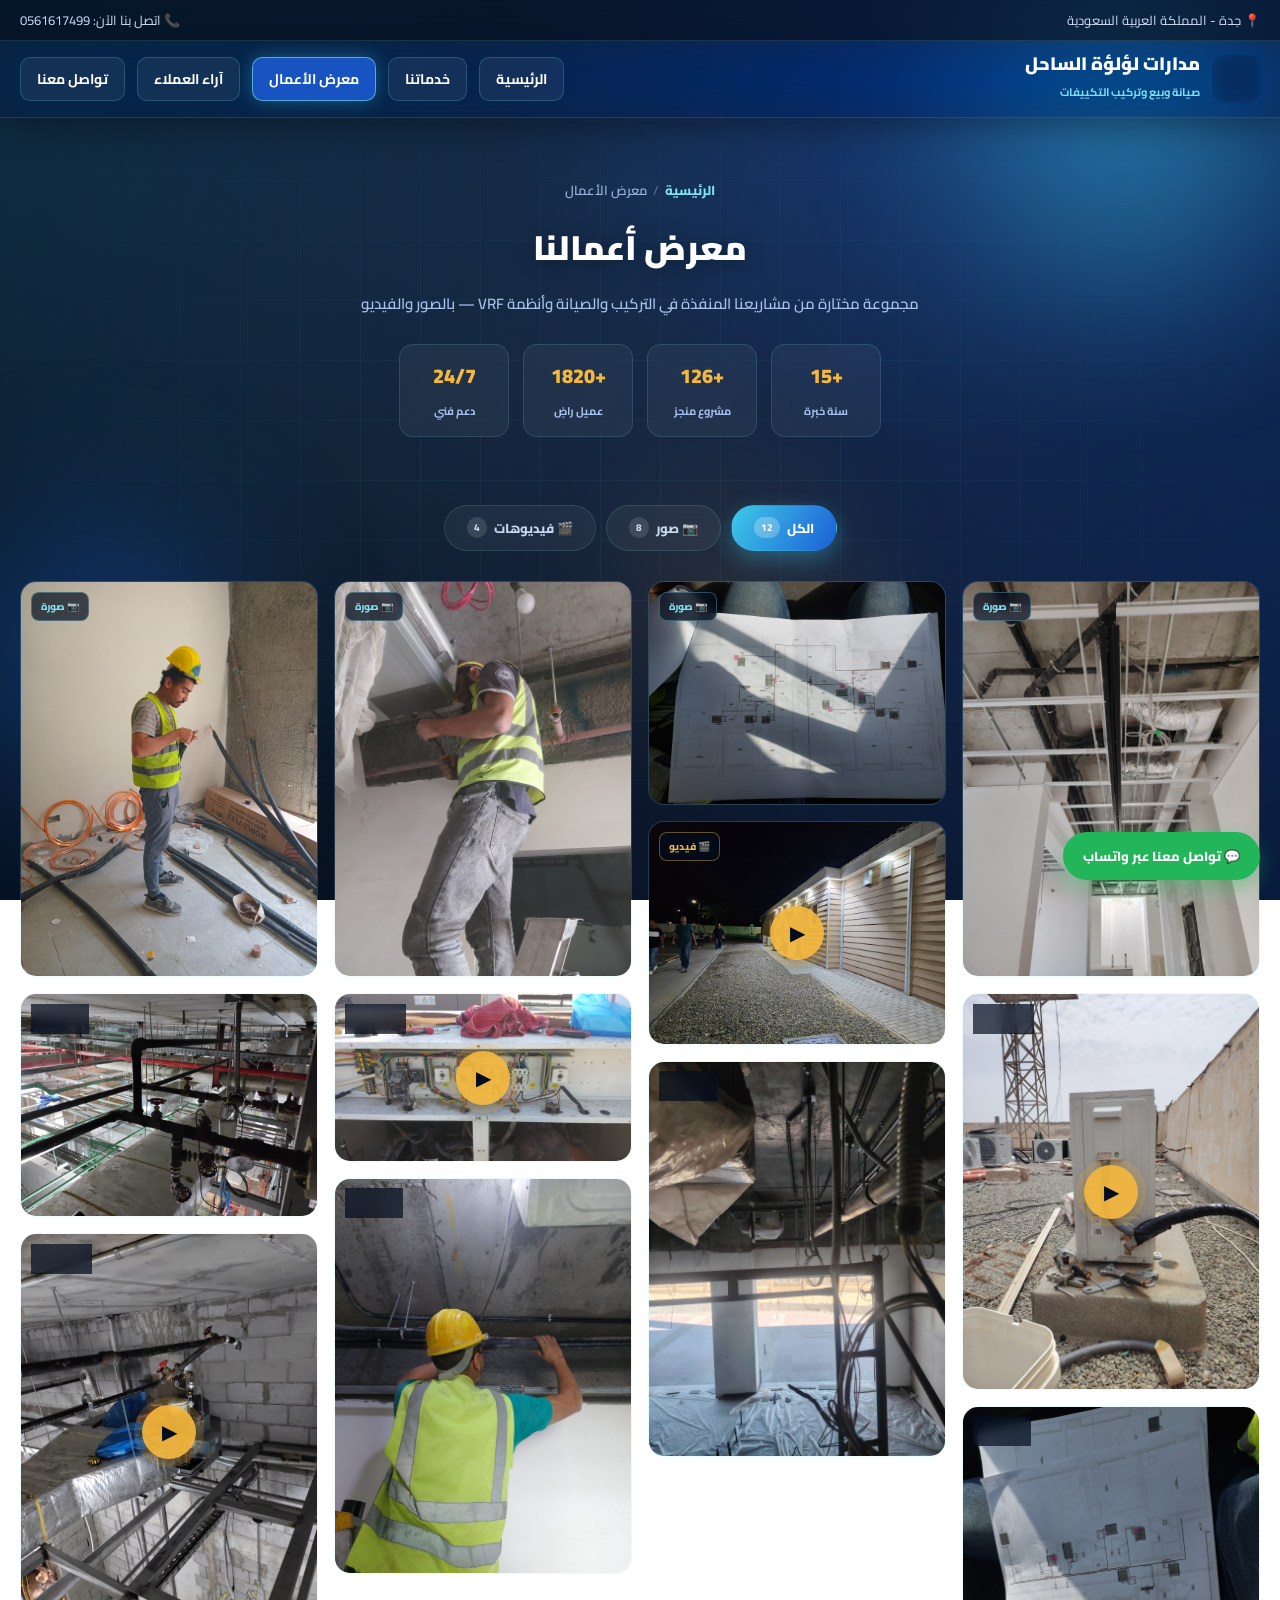
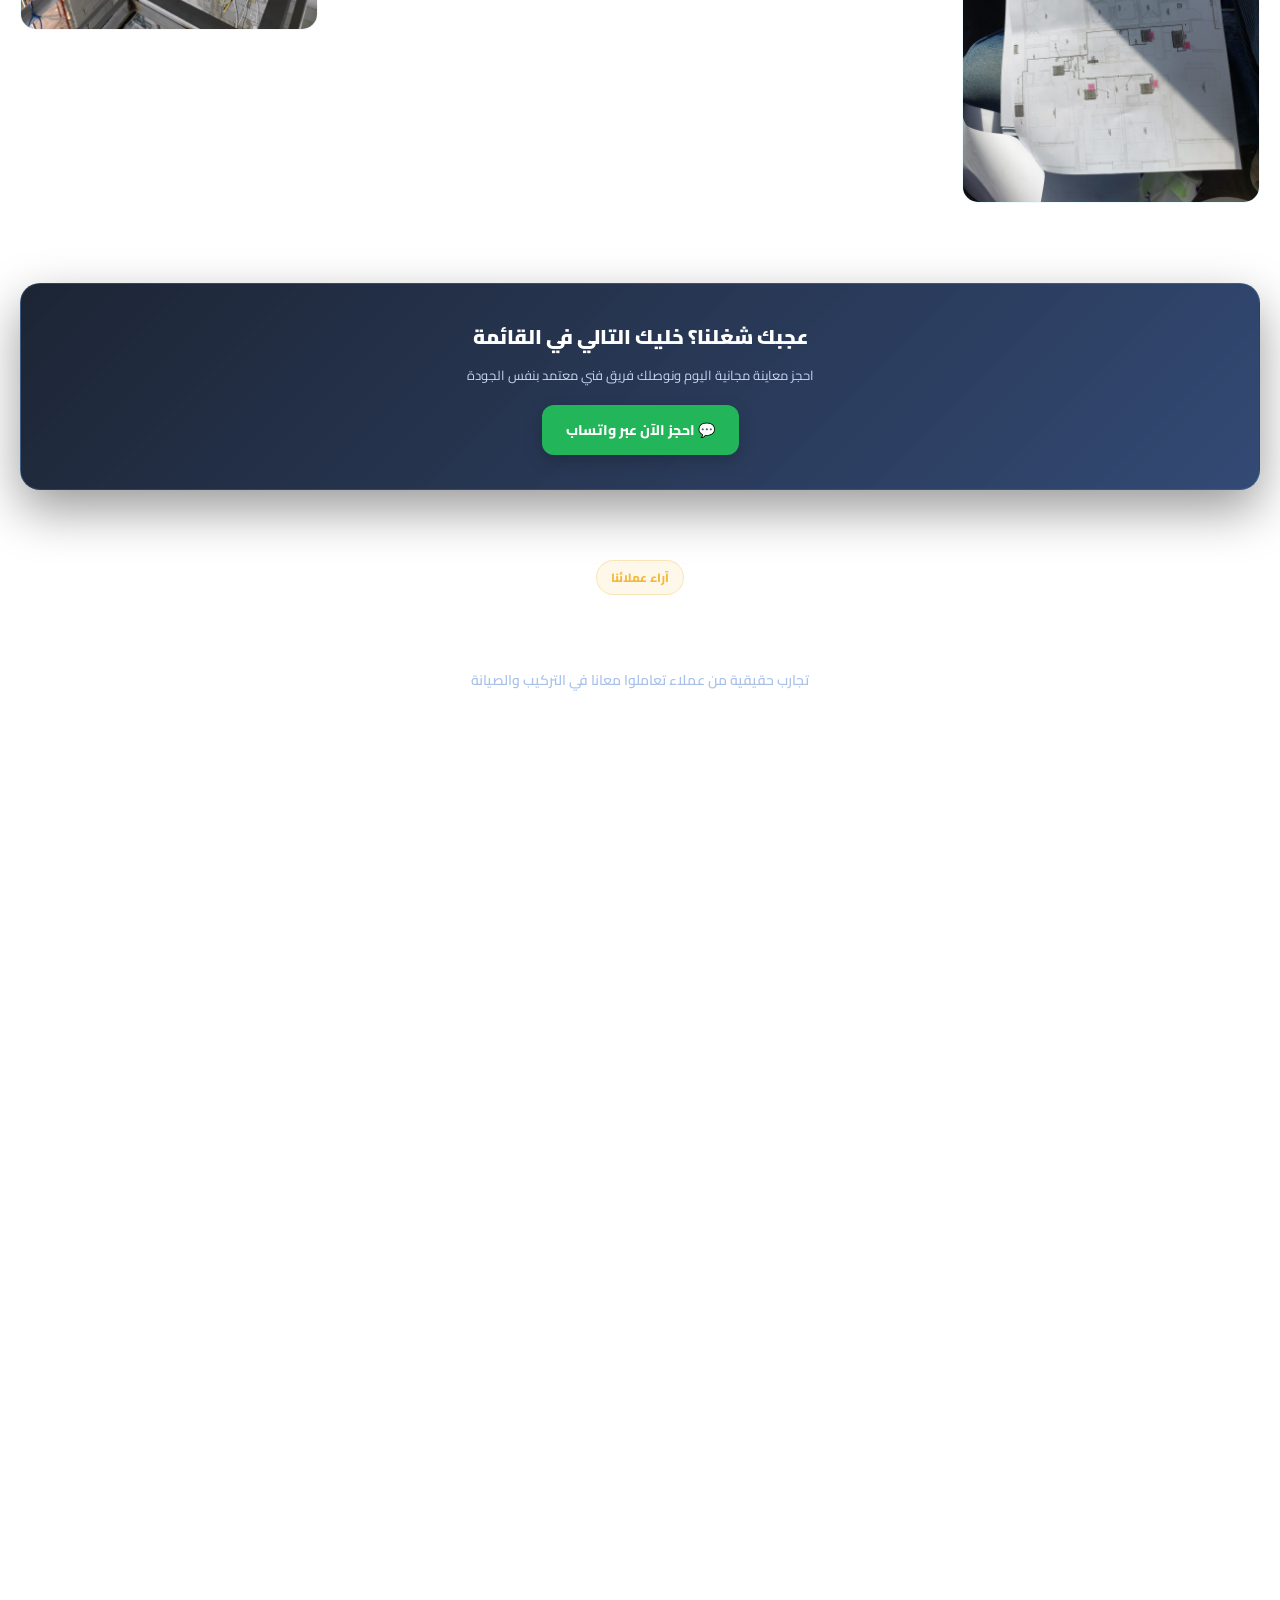
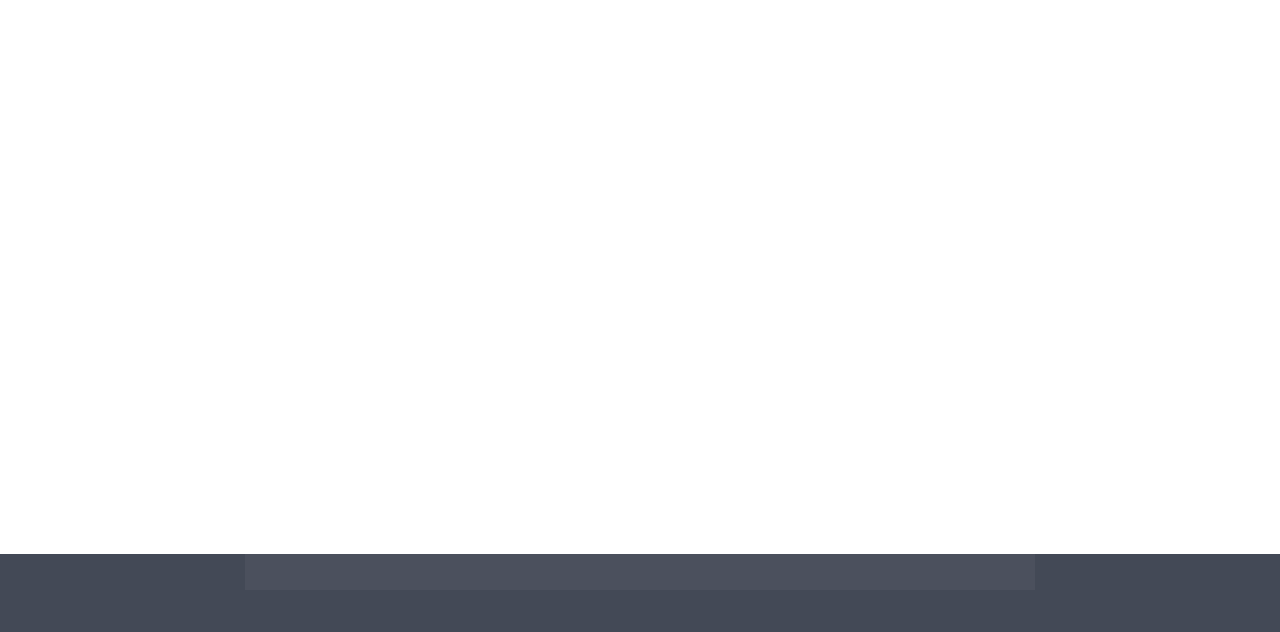
==== commit 180548f4: "Add files via upload" ====
--- a/gallary.html
+++ b/gallary.html
@@ -414,8 +414,8 @@
   <p>مجموعة مختارة من مشاريعنا المنفذة في التركيب والصيانة وأنظمة VRF — بالصور والفيديو</p>
   <div class="stats-row">
     <div class="stat-chip"><b>+15</b><span>سنة خبرة</span></div>
-    <div class="stat-chip"><b>+500</b><span>مشروع منجز</span></div>
-    <div class="stat-chip"><b>+300</b><span>عميل راضٍ</span></div>
+    <div class="stat-chip"><b>+126</b><span>مشروع منجز</span></div>
+    <div class="stat-chip"><b>+1820</b><span>عميل راضٍ</span></div>
     <div class="stat-chip"><b>24/7</b><span>دعم فني</span></div>
   </div>
 </section>
